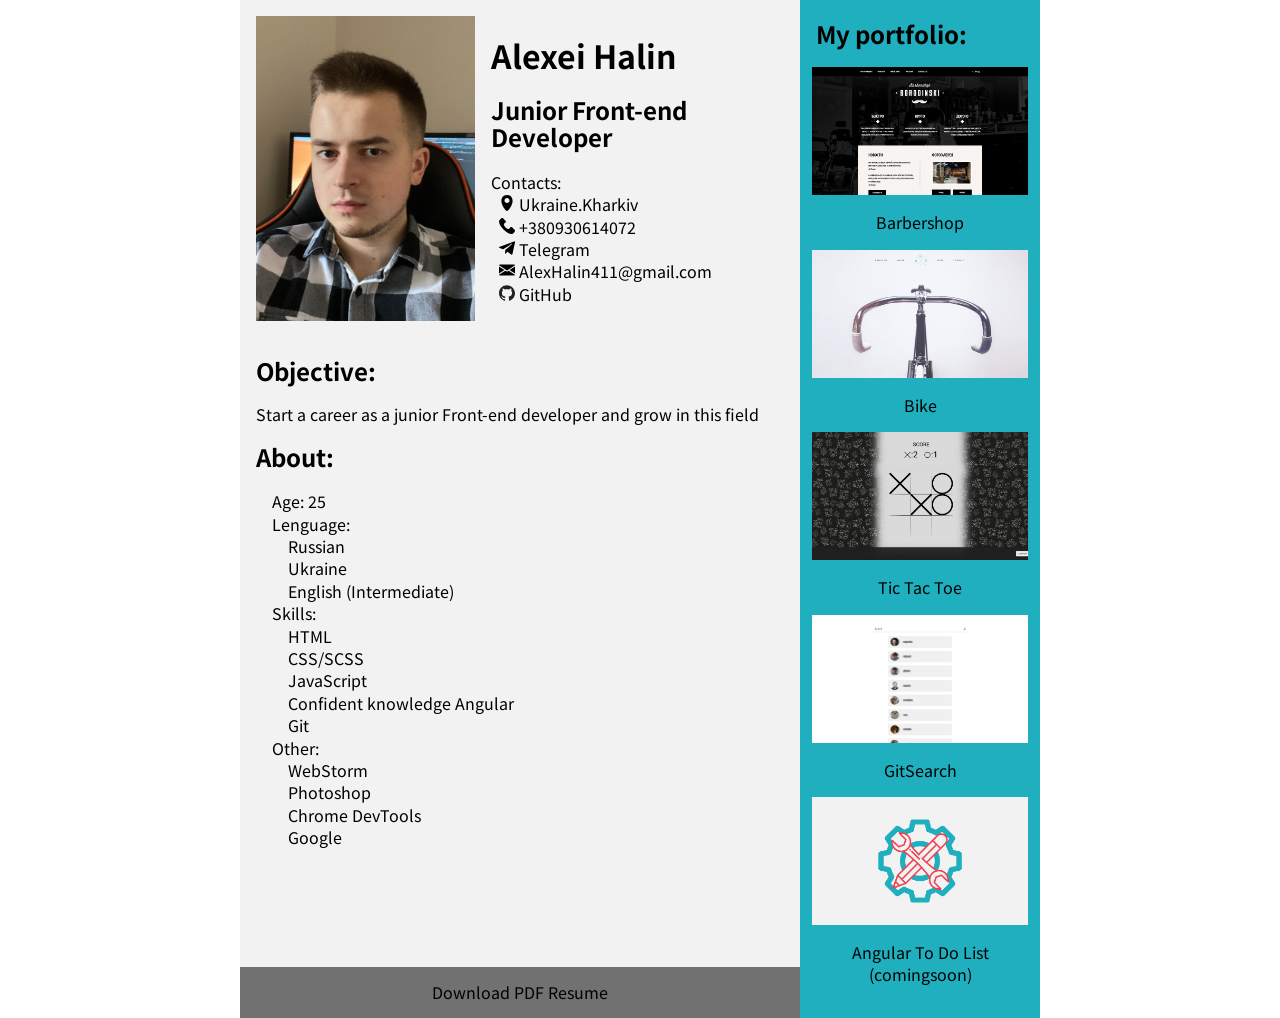
==== index.html @ 8f1730cc "fix scss" ====
<!DOCTYPE html>
<html lang="en">
<head>
    <meta charset="UTF-8">
    <title>My resume</title>
    <link rel="stylesheet" href="scss/style.css">
    <link rel="stylesheet" href="css/normalize.css">
    <meta name="viewport" content="width=device-width">
    <link rel="shortcut icon" href="img/favicon.ico" type="image/x-icon">
</head>
<body>
<main class="wrapper">
    <section class="cv">
        <div class="cv-container">
            <div class="cv-photo"></div>
            <div class="cv-contacts">
                <h1>Alexei Halin</h1>
                <h2>Junior Front-end Developer</h2>
                <ul class="ul-control li-control">Contacts:
                    <li class="test1">
                        <a class="link" target="_blank"
                           href="https://www.google.com.ua/maps/place/Харьков,+Харьковская+область/
                           @49.994507,36.1457436,11z/data=!3m1!4b1!4m5!3m4!1s0x4127a09f63ab0f8b:0x2d
                           4c18681aa4be0a!8m2!3d49.9935051!4d36.2304211?authuser=1">
                            <img src="img/svg/locate-place.svg" alt="locate" width="16px">
                            Ukraine.Kharkiv
                        </a>
                    </li>
                    <li class="test">
                        <img src="img/svg/phone-call.svg" alt="phone" width="16px">
                        +380930614072
                    </li>
                    <li class="test1">
                        <a class="link" href="https://t.me/AlexHalin">
                            <img src="img/svg/telegram.svg" alt="telegram" width="16px">
                            Telegram
                        </a>
                    </li>
                    <li class="test">
                        <img src="img/svg/email.svg" alt="email" width="16px">
                        AlexHalin411@gmail.com
                    </li>
                    <li class="test1">
                        <a class="link" target="_blank" href="https://github.com/AlexHalin">
                            <img src="img/svg/github.svg" alt="github" width="16px">
                            GitHub
                        </a>
                    </li>
                </ul>
            </div>
        </div>

        <div class="cv-about">
            <div>
                <h2>Objective:</h2>
                <p>Start a career as a junior Front-end developer and grow in this field</p>
            </div>
            <div class="knowledge">
                <h2>About:</h2>
                <ul class="ul-control">
                    <li>Age: 25</li>
                    <li>Lenguage:
                        <ul class="ul-control">
                            <li>Russian</li>
                            <li>Ukraine</li>
                            <li>English (Intermediate)</li>
                        </ul>
                    </li>
                    <li>Skills:
                        <ul class="ul-control">
                            <li>HTML</li>
                            <li>CSS/SCSS</li>
                            <li>JavaScript</li>
                            <li>Сonfident knowledge Angular</li>
                            <li>Git</li>
                        </ul>
                    </li>
                    <li>Other:
                        <ul class="ul-control">
                            <li>WebStorm</li>
                            <li>Photoshop</li>
                            <li>Chrome DevTools</li>
                            <li>Google</li>
                        </ul>
                    </li>
                </ul>
            </div>
        </div>
        <a class="download link" href="https://drive.google.com/file/d/1ZMTPFni-e_0djGT8gH8BwWXbV1nKGN-3/view?usp=sharing" target="_blank">
            <p>Download PDF Resume</p>
        </a>
    </section>
    <section class="portfolio">
        <h2>My portfolio:</h2>
        <ul class="ul-control li-control">
            <li class="li-portfolio">
                <a href="https://alexhalin.github.io/Barbershop/" class="link" target="_blank">
                    <div id="bg-barbershop"></div>
                    <p>Barbershop</p>
                </a>
            </li>
            <li class="li-portfolio">
                <a href="https://alexhalin.github.io/Bike/" class="link" target="_blank">
                    <div id="bg-bike"></div>
                    <p>Bike</p>
                </a>
            </li>
            <li class="li-portfolio">
                <a href="https://alexhalin.github.io/TicTacToe/" class="link" target="_blank">
                    <div id="bg-ticTacToe"></div>
                    <p>Tic Tac Toe</p>
                </a>
            </li>
            <li class="li-portfolio">
                <a href="https://alexhalin.github.io/GitSearch/" class="link" target="_blank">
                    <div id="bg-gitSearch"></div>
                    <p>GitSearch</p>
                </a>
            </li>
            <li class="li-portfolio">
                <a href="https://github.com/AlexHalin/ToDoList" class="link" target="_blank">
                    <div id="bg-comingsoon"></div>
                    <p>Angular To Do List<br>(comingsoon)</p>
                </a>
            </li>
        </ul>
    </section>
</main>
</body>
</html>
---- scss/style.css ----
@import url("https://fonts.googleapis.com/css2?family=Noto+Sans+JP:wght@300;400;500;700&display=swap");
:root {
  --body-bg-color: #ffffff;
  --cv-bg-color: #F2F2F2;
  --download-btn-color: #717171;
  --portfolio-bg-color: #1FAFBF;
  --text-color: black;
  --hover-text-color: #F2F2F2;
  --hover-bg-color: #F24150; }

* {
  box-sizing: border-box; }

body, html {
  height: 100%;
  width: 100%;
  margin: 0;
  padding: 0;
  font-family: 'Noto Sans JP', sans-serif;
  background-color: var(--body-bg-color); }

.wrapper {
  display: flex;
  flex-wrap: wrap;
  width: 50rem;
  height: 100%;
  margin: 0 auto; }

.cv {
  width: 70%;
  min-height: 100%;
  margin: 0 auto;
  background-color: var(--cv-bg-color);
  position: relative; }

.cv-container {
  width: 100%;
  display: flex;
  padding: 1rem; }
  .cv-container .cv-photo {
    background-image: url("../img/IMG_6031.jpg");
    background-repeat: no-repeat;
    background-position: center;
    background-size: cover;
    width: 15rem;
    height: auto; }
  .cv-container .cv-contacts {
    padding-left: 1rem; }

.cv-about {
  padding: 0 1rem; }

.knowledge > ul {
  margin-bottom: 4rem; }

.ul-control {
  list-style: none;
  line-height: 1.4;
  padding-inline-start: 1rem; }

.li-control {
  padding: 0; }
  .li-control .test {
    padding: 0 0.5rem; }
  .li-control .test1 a {
    padding: 0 0.5rem; }

.download {
  width: 100%;
  text-align: center;
  position: absolute;
  bottom: 0;
  left: 0;
  background-color: var(--download-btn-color); }
  .download p {
    padding: 1.5rem 0;
    margin-bottom: 1.5rem; }

.portfolio {
  width: 30%;
  margin: 0 auto;
  background-color: var(--portfolio-bg-color); }
  .portfolio h2 {
    padding: 0 1rem; }

.li-portfolio {
  display: flex;
  flex-direction: column;
  margin: 0 auto;
  width: 90%;
  text-align: center; }

.link {
  text-decoration: none;
  color: var(--text-color); }
  .link p {
    margin: 0;
    padding: 1rem; }
  .link:hover {
    color: var(--hover-text-color);
    background-color: var(--hover-bg-color);
    transition: .5s; }

#bg-barbershop {
  background-image: url("../img/forPortfolio/barbershop.jpg");
  background-repeat: no-repeat;
  background-position: center;
  background-size: cover;
  height: 8rem; }

#bg-bike {
  background-image: url("../img/forPortfolio/bike.jpg");
  background-repeat: no-repeat;
  background-position: center;
  background-size: cover;
  height: 8rem; }

#bg-ticTacToe {
  background-image: url("../img/forPortfolio/tictactoe.jpg");
  background-repeat: no-repeat;
  background-position: center;
  background-size: cover;
  height: 8rem; }

#bg-gitSearch {
  background-image: url("../img/forPortfolio/gitsearch.jpg");
  background-repeat: no-repeat;
  background-position: center;
  background-size: cover;
  height: 8rem; }

#bg-comingsoon {
  background-image: url("../img/forPortfolio/comingsoon.jpg");
  background-repeat: no-repeat;
  background-position: center;
  background-size: cover;
  height: 8rem; }

@media (max-width: 800px) {
  .wrapper {
    width: 100%; }

  .cv {
    width: 80%; }

  .portfolio {
    width: 80%; }

  #bg-barbershop {
    height: 20rem; }

  #bg-bike {
    height: 20rem; }

  #bg-ticTacToe {
    height: 20rem; }

  #bg-gitSearch {
    height: 20rem; }

  #bg-comingsoon {
    height: 20rem; } }
@media (max-width: 550px) {
  .cv-container {
    flex-wrap: wrap;
    padding: 0; }
    .cv-container .cv-photo {
      width: 9rem;
      height: 12rem;
      margin: 1rem 1rem 0; }
    .cv-container .cv-contacts {
      background-color: var(--portfolio-bg-color);
      width: 100%; }

  .download {
    margin-bottom: 2.5rem; }

  .knowledge > ul {
    margin-bottom: 8rem; } }
@media (max-width: 425px) {
  .cv {
    width: 100%; }

  .portfolio {
    width: 100%; }

  #bg-barbershop {
    height: 12rem; }

  #bg-bike {
    height: 12rem; }

  #bg-ticTacToe {
    height: 12rem; }

  #bg-gitSearch {
    height: 12rem; }

  #bg-comingsoon {
    height: 12rem; } }

/*# sourceMappingURL=style.css.map */
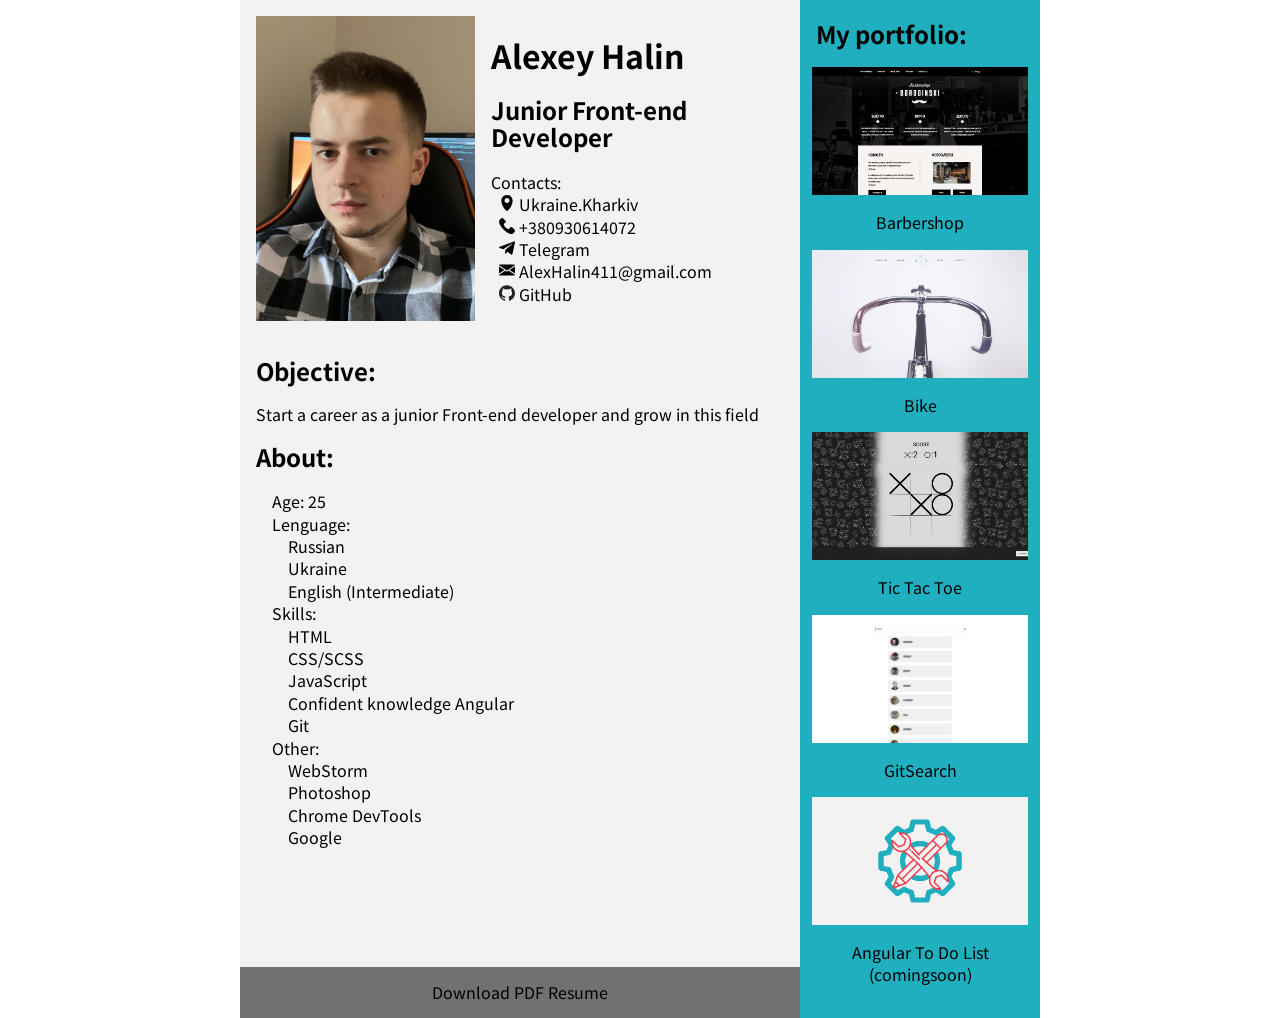
==== commit 745425a3: "fix" ====
--- a/index.html
+++ b/index.html
@@ -14,10 +14,10 @@
         <div class="cv-container">
             <div class="cv-photo"></div>
             <div class="cv-contacts">
-                <h1>Alexei Halin</h1>
+                <h1>Alexey Halin</h1>
                 <h2>Junior Front-end Developer</h2>
                 <ul class="ul-control li-control">Contacts:
-                    <li class="test1">
+                    <li class="control">
                         <a class="link" target="_blank"
                            href="https://www.google.com.ua/maps/place/Харьков,+Харьковская+область/
                            @49.994507,36.1457436,11z/data=!3m1!4b1!4m5!3m4!1s0x4127a09f63ab0f8b:0x2d
@@ -26,21 +26,21 @@
                             Ukraine.Kharkiv
                         </a>
                     </li>
-                    <li class="test">
+                    <li class="control-link">
                         <img src="img/svg/phone-call.svg" alt="phone" width="16px">
                         +380930614072
                     </li>
-                    <li class="test1">
+                    <li class="control">
                         <a class="link" href="https://t.me/AlexHalin">
                             <img src="img/svg/telegram.svg" alt="telegram" width="16px">
                             Telegram
                         </a>
                     </li>
-                    <li class="test">
+                    <li class="control-link">
                         <img src="img/svg/email.svg" alt="email" width="16px">
                         AlexHalin411@gmail.com
                     </li>
-                    <li class="test1">
+                    <li class="control">
                         <a class="link" target="_blank" href="https://github.com/AlexHalin">
                             <img src="img/svg/github.svg" alt="github" width="16px">
                             GitHub
--- a/scss/style.css
+++ b/scss/style.css
@@ -60,9 +60,9 @@
 
 .li-control {
   padding: 0; }
-  .li-control .test {
+  .li-control .control-link {
     padding: 0 0.5rem; }
-  .li-control .test1 a {
+  .li-control .control a {
     padding: 0 0.5rem; }
 
 .download {
@@ -96,10 +96,12 @@
   .link p {
     margin: 0;
     padding: 1rem; }
-  .link:hover {
+  .link:hover, .link:focus {
     color: var(--hover-text-color);
     background-color: var(--hover-bg-color);
-    transition: .5s; }
+    transition: .5s;
+    outline-style: none;
+    outline-color: transparent; }
 
 #bg-barbershop {
   background-image: url("../img/forPortfolio/barbershop.jpg");
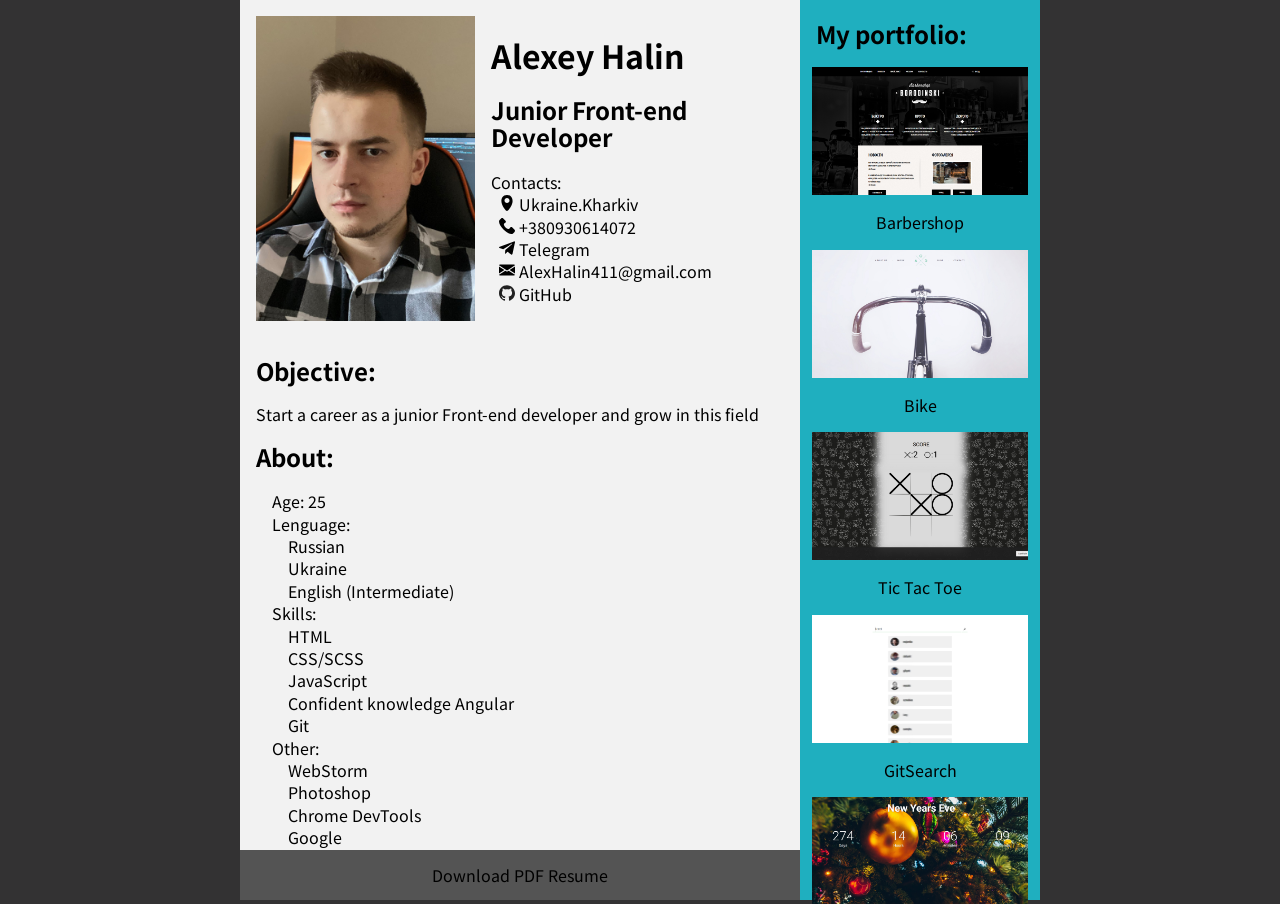
==== commit 727be14e: "add proj for portfolio" ====
--- a/index.html
+++ b/index.html
@@ -92,7 +92,7 @@
     </section>
     <section class="portfolio">
         <h2>My portfolio:</h2>
-        <ul class="ul-control li-control">
+        <ul id="element" class="ul-control li-control">
             <li class="li-portfolio">
                 <a href="https://alexhalin.github.io/Barbershop/" class="link" target="_blank">
                     <div id="bg-barbershop"></div>
@@ -118,9 +118,21 @@
                 </a>
             </li>
             <li class="li-portfolio">
-                <a href="https://github.com/AlexHalin/ToDoList" class="link" target="_blank">
-                    <div id="bg-comingsoon"></div>
-                    <p>Angular To Do List<br>(comingsoon)</p>
+                <a href="https://alexhalin.github.io/CountdownTimer/" class="link" target="_blank">
+                    <div id="bg-countdownTimer"></div>
+                    <p>Countdown Timer</p>
+                </a>
+            </li>
+            <li class="li-portfolio">
+                <a href="https://alexhalin.github.io/Quiz/" class="link" target="_blank">
+                    <div id="bg-quiz"></div>
+                    <p>Quiz</p>
+                </a>
+            </li>
+            <li class="li-portfolio">
+                <a href="https://github.com/AlexHalin/ToDoList/tree/simpleToDo" class="link" target="_blank">
+                    <div id="bg-angularToDoList"></div>
+                    <p>Angular To Do List</p>
                 </a>
             </li>
         </ul>
--- a/scss/style.css
+++ b/scss/style.css
@@ -1,8 +1,8 @@
 @import url("https://fonts.googleapis.com/css2?family=Noto+Sans+JP:wght@300;400;500;700&display=swap");
 :root {
-  --body-bg-color: #ffffff;
+  --body-bg-color: #333233;
   --cv-bg-color: #F2F2F2;
-  --download-btn-color: #717171;
+  --download-btn-color: #545454;
   --portfolio-bg-color: #1FAFBF;
   --text-color: black;
   --hover-text-color: #F2F2F2;
@@ -28,7 +28,7 @@
 
 .cv {
   width: 70%;
-  min-height: 100%;
+  height: 100vh;
   margin: 0 auto;
   background-color: var(--cv-bg-color);
   position: relative; }
@@ -78,8 +78,12 @@
 
 .portfolio {
   width: 30%;
+  height: 100vh;
   margin: 0 auto;
   background-color: var(--portfolio-bg-color); }
+  .portfolio ul {
+    overflow-y: scroll;
+    height: 93%; }
   .portfolio h2 {
     padding: 0 1rem; }
 
@@ -103,6 +107,13 @@
     outline-style: none;
     outline-color: transparent; }
 
+#element::-webkit-scrollbar {
+  width: 10px;
+  background-color: var(--cv-bg-color); }
+
+#element::-webkit-scrollbar-thumb {
+  background-color: #333233; }
+
 #bg-barbershop {
   background-image: url("../img/forPortfolio/barbershop.jpg");
   background-repeat: no-repeat;
@@ -131,8 +142,22 @@
   background-size: cover;
   height: 8rem; }
 
-#bg-comingsoon {
-  background-image: url("../img/forPortfolio/comingsoon.jpg");
+#bg-countdownTimer {
+  background-image: url("../img/forPortfolio/countdownTimer.jpg");
+  background-repeat: no-repeat;
+  background-position: center;
+  background-size: cover;
+  height: 8rem; }
+
+#bg-quiz {
+  background-image: url("../img/forPortfolio/quiz.jpg");
+  background-repeat: no-repeat;
+  background-position: center;
+  background-size: cover;
+  height: 8rem; }
+
+#bg-angularToDoList {
+  background-image: url("../img/forPortfolio/angularToDoList.jpg");
   background-repeat: no-repeat;
   background-position: center;
   background-size: cover;
@@ -160,9 +185,18 @@
   #bg-gitSearch {
     height: 20rem; }
 
-  #bg-comingsoon {
+  #bg-countdownTimer {
+    height: 20rem; }
+
+  #bg-quiz {
+    height: 20rem; }
+
+  #bg-angularToDoList {
     height: 20rem; } }
 @media (max-width: 550px) {
+  .cv {
+    height: auto; }
+
   .cv-container {
     flex-wrap: wrap;
     padding: 0; }
@@ -178,7 +212,13 @@
     margin-bottom: 2.5rem; }
 
   .knowledge > ul {
-    margin-bottom: 8rem; } }
+    margin-bottom: 8rem; }
+
+  .portfolio {
+    height: auto; }
+    .portfolio ul {
+      overflow-y: hidden;
+      height: auto; } }
 @media (max-width: 425px) {
   .cv {
     width: 100%; }
@@ -198,7 +238,13 @@
   #bg-gitSearch {
     height: 12rem; }
 
-  #bg-comingsoon {
+  #bg-countdownTimer {
+    height: 12rem; }
+
+  #bg-quiz {
+    height: 12rem; }
+
+  #bg-angularToDoList {
     height: 12rem; } }
 
 /*# sourceMappingURL=style.css.map */
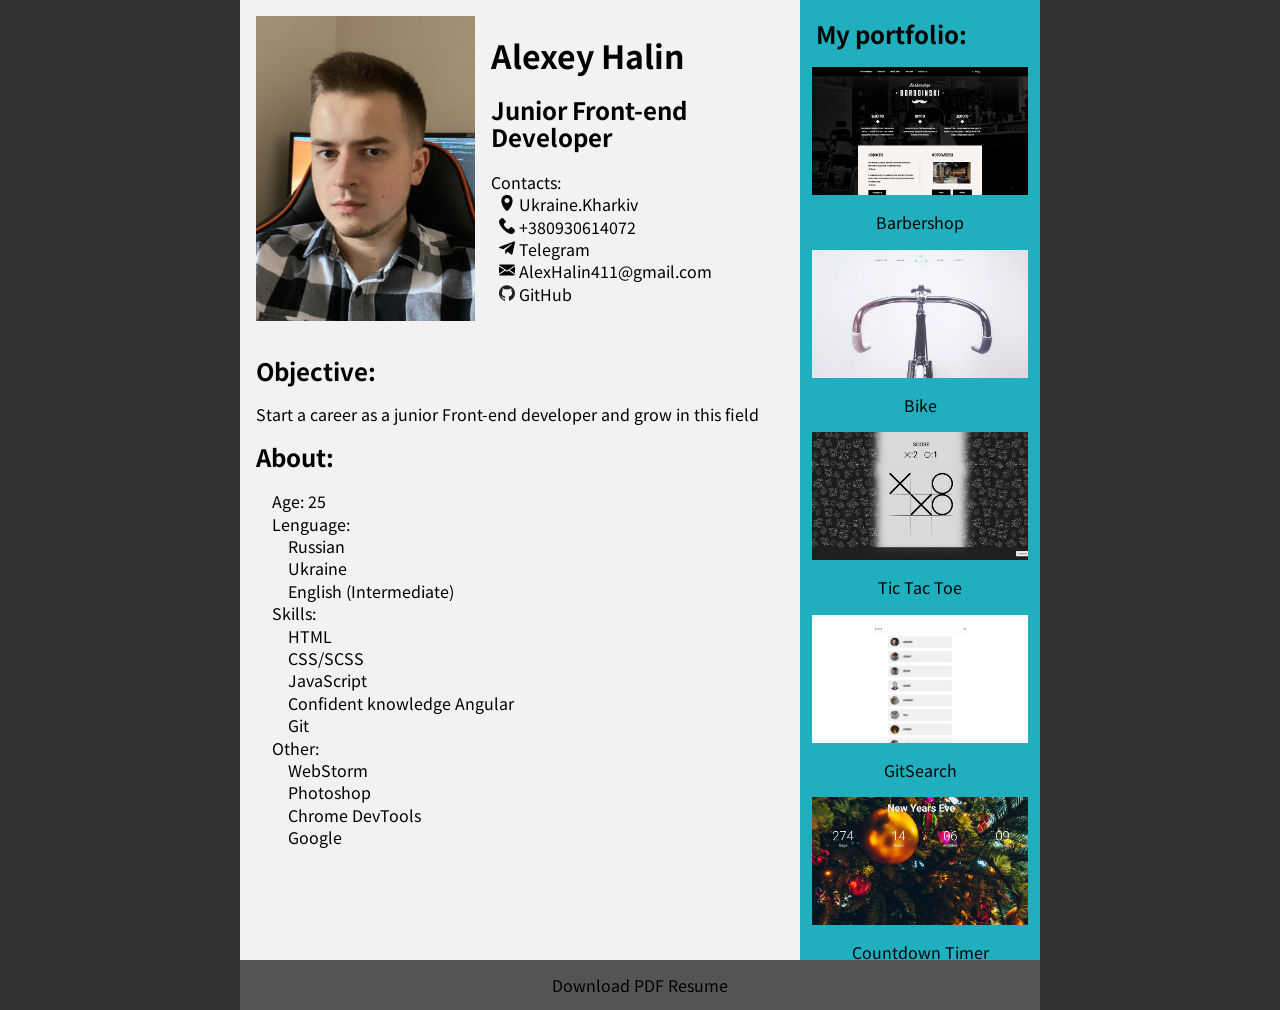
==== commit 74241064: "refactor download link and fix height in scss" ====
--- a/index.html
+++ b/index.html
@@ -86,9 +86,6 @@
                 </ul>
             </div>
         </div>
-        <a class="download link" href="https://drive.google.com/file/d/1ZMTPFni-e_0djGT8gH8BwWXbV1nKGN-3/view?usp=sharing" target="_blank">
-            <p>Download PDF Resume</p>
-        </a>
     </section>
     <section class="portfolio">
         <h2>My portfolio:</h2>
@@ -132,11 +129,14 @@
             <li class="li-portfolio">
                 <a href="https://github.com/AlexHalin/ToDoList/tree/simpleToDo" class="link" target="_blank">
                     <div id="bg-angularToDoList"></div>
-                    <p>Angular To Do List</p>
+                    <p>Angular To Do List (v1)</p>
                 </a>
             </li>
         </ul>
     </section>
+    <a class="download link" href="https://drive.google.com/file/d/1ZMTPFni-e_0djGT8gH8BwWXbV1nKGN-3/view?usp=sharing" target="_blank">
+        <p>Download PDF Resume</p>
+    </a>
 </main>
 </body>
 </html>
--- a/scss/style.css
+++ b/scss/style.css
@@ -23,12 +23,12 @@
   display: flex;
   flex-wrap: wrap;
   width: 50rem;
-  height: 100%;
+  height: 100vh;
   margin: 0 auto; }
 
 .cv {
   width: 70%;
-  height: 100vh;
+  height: 60rem;
   margin: 0 auto;
   background-color: var(--cv-bg-color);
   position: relative; }
@@ -68,7 +68,6 @@
 .download {
   width: 100%;
   text-align: center;
-  position: absolute;
   bottom: 0;
   left: 0;
   background-color: var(--download-btn-color); }
@@ -78,7 +77,7 @@
 
 .portfolio {
   width: 30%;
-  height: 100vh;
+  height: 60rem;
   margin: 0 auto;
   background-color: var(--portfolio-bg-color); }
   .portfolio ul {
@@ -163,15 +162,20 @@
   background-size: cover;
   height: 8rem; }
 
-@media (max-width: 800px) {
+@media (max-width: 825px) {
   .wrapper {
     width: 100%; }
 
   .cv {
-    width: 80%; }
+    width: 80%;
+    height: auto; }
 
   .portfolio {
-    width: 80%; }
+    width: 80%;
+    height: auto; }
+    .portfolio ul {
+      overflow-y: hidden;
+      height: auto; }
 
   #bg-barbershop {
     height: 20rem; }
@@ -194,9 +198,6 @@
   #bg-angularToDoList {
     height: 20rem; } }
 @media (max-width: 550px) {
-  .cv {
-    height: auto; }
-
   .cv-container {
     flex-wrap: wrap;
     padding: 0; }
@@ -212,13 +213,7 @@
     margin-bottom: 2.5rem; }
 
   .knowledge > ul {
-    margin-bottom: 8rem; }
-
-  .portfolio {
-    height: auto; }
-    .portfolio ul {
-      overflow-y: hidden;
-      height: auto; } }
+    margin-bottom: 8rem; } }
 @media (max-width: 425px) {
   .cv {
     width: 100%; }
